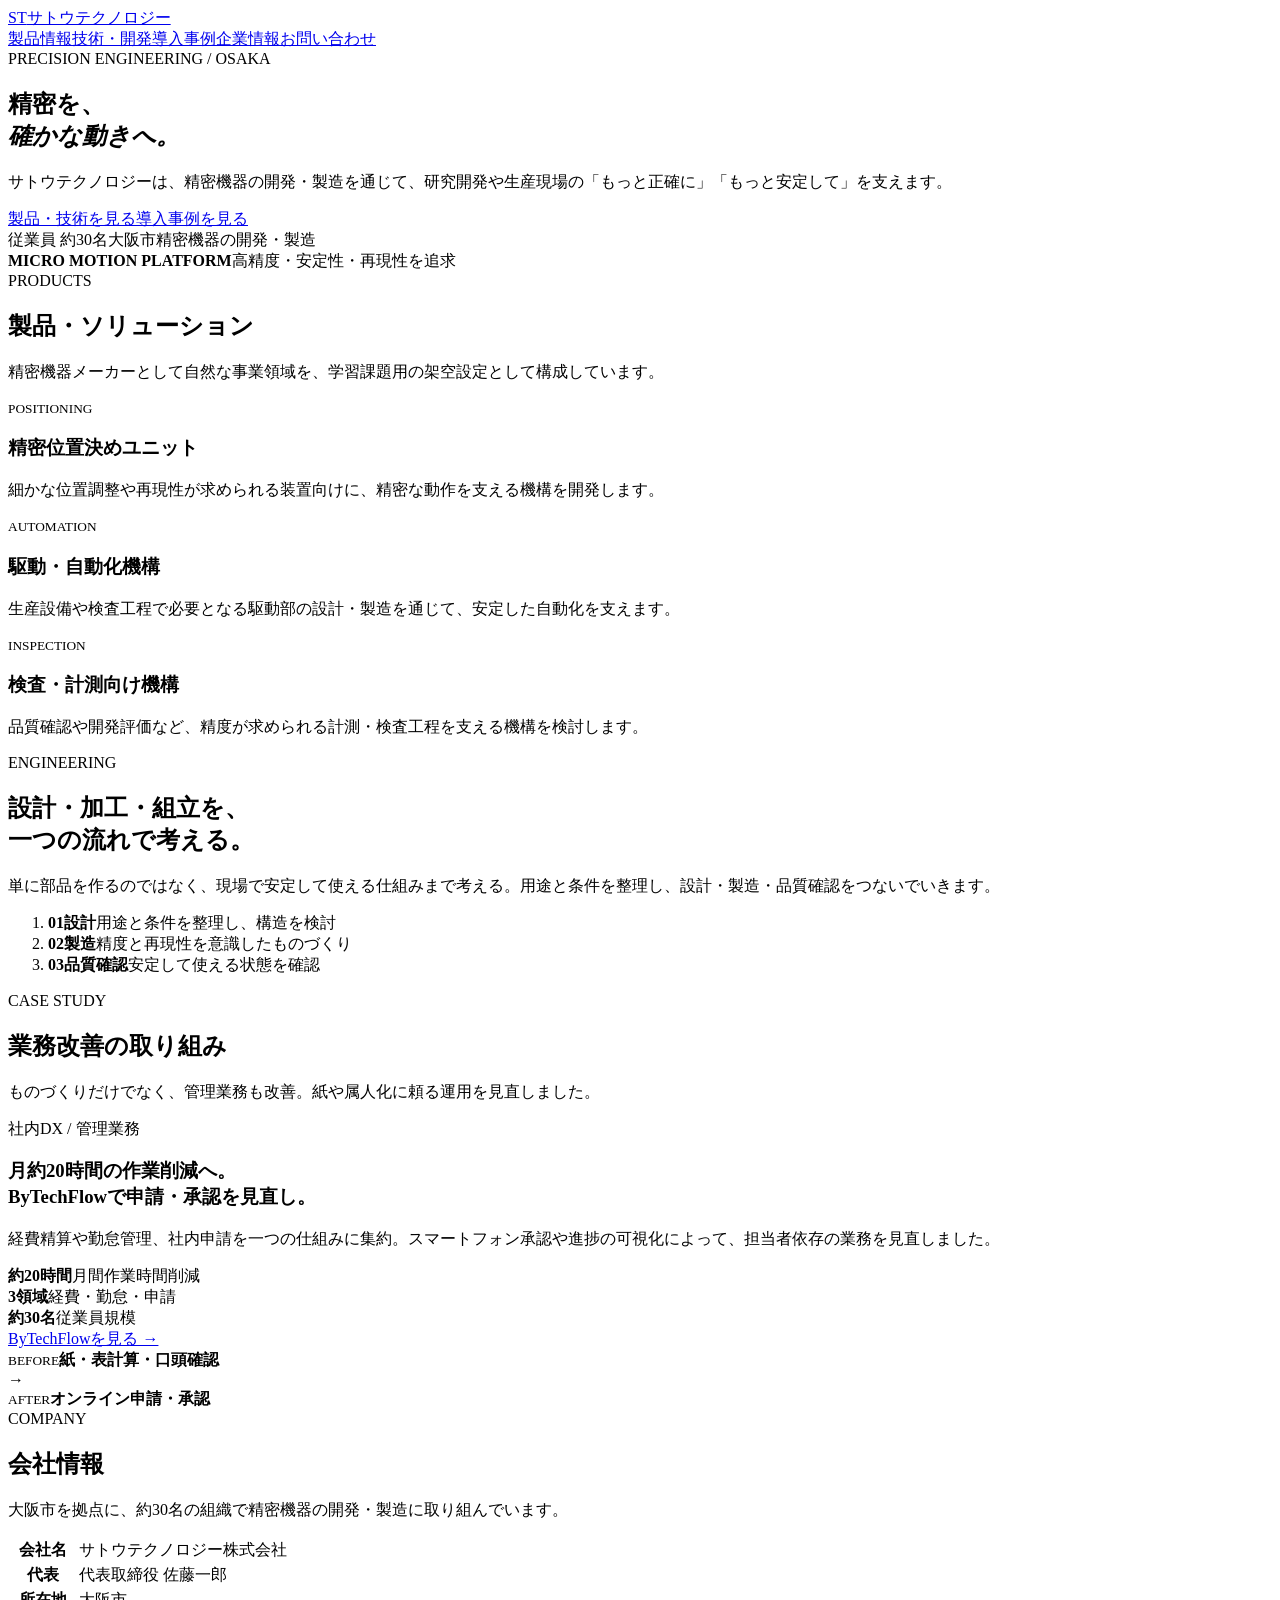
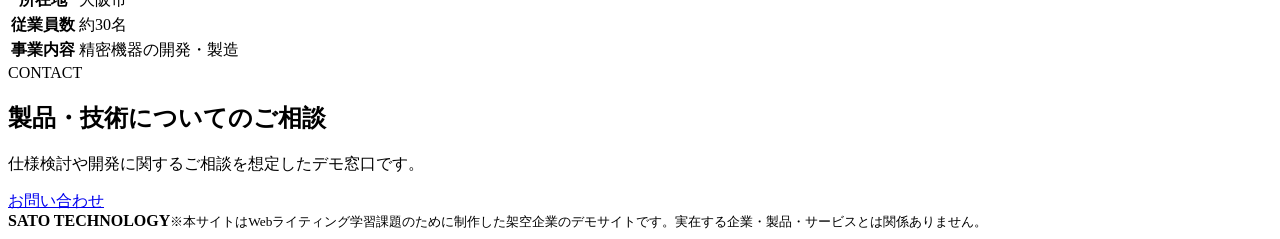
==== sato-technology-demo/index.html @ 49f47207 "Add Sato Technology demo homepage" ====
<!doctype html><html lang="ja"><head><meta charset="utf-8"><meta name="viewport" content="width=device-width,initial-scale=1"><meta name="robots" content="noindex,nofollow"><meta name="description" content="学習課題用に制作した架空企業・サトウテクノロジー株式会社のデモサイトです。"><title>サトウテクノロジー株式会社｜精密機器・自動化技術</title><link rel="stylesheet" href="styles.css"></head><body class="st-page">
<header class="site-header"><div class="container header-inner"><a class="brand st-brand" href="index.html"><span class="brand-mark">ST</span><span>サトウテクノロジー</span></a><nav class="nav"><a href="#products">製品情報</a><a href="#technology">技術・開発</a><a href="#case">導入事例</a><a href="#company">企業情報</a><a class="nav-contact" href="#contact">お問い合わせ</a></nav></div></header>
<main>
<section class="hero st-hero"><div class="container hero-grid"><div><span class="eyebrow">PRECISION ENGINEERING / OSAKA</span><h1>精密を、<br><em>確かな動きへ。</em></h1><p>サトウテクノロジーは、精密機器の開発・製造を通じて、研究開発や生産現場の「もっと正確に」「もっと安定して」を支えます。</p><div class="cta-row"><a class="btn primary" href="#products">製品・技術を見る</a><a class="btn secondary" href="#case">導入事例を見る</a></div><div class="meta"><span>従業員 約30名</span><span>大阪市</span><span>精密機器の開発・製造</span></div></div><div class="visual precision-visual"><div class="machine"><i></i><i></i><i></i><i></i></div><div class="caption"><b>MICRO MOTION PLATFORM</b><span>高精度・安定性・再現性を追求</span></div></div></div></section>
<section id="products" class="section"><div class="container"><div class="section-head"><div><span>PRODUCTS</span><h2>製品・ソリューション</h2></div><p>精密機器メーカーとして自然な事業領域を、学習課題用の架空設定として構成しています。</p></div><div class="cards"><article><div class="card-art stage-art"></div><small>POSITIONING</small><h3>精密位置決めユニット</h3><p>細かな位置調整や再現性が求められる装置向けに、精密な動作を支える機構を開発します。</p></article><article><div class="card-art auto-art"></div><small>AUTOMATION</small><h3>駆動・自動化機構</h3><p>生産設備や検査工程で必要となる駆動部の設計・製造を通じて、安定した自動化を支えます。</p></article><article><div class="card-art inspect-art"></div><small>INSPECTION</small><h3>検査・計測向け機構</h3><p>品質確認や開発評価など、精度が求められる計測・検査工程を支える機構を検討します。</p></article></div></div></section>
<section id="technology" class="section soft"><div class="container split"><div class="lab-visual"><div class="lab-screen"></div><div class="lab-stage"></div></div><div><span class="eyebrow">ENGINEERING</span><h2>設計・加工・組立を、<br>一つの流れで考える。</h2><p>単に部品を作るのではなく、現場で安定して使える仕組みまで考える。用途と条件を整理し、設計・製造・品質確認をつないでいきます。</p><ol class="steps"><li><b>01</b><span><strong>設計</strong>用途と条件を整理し、構造を検討</span></li><li><b>02</b><span><strong>製造</strong>精度と再現性を意識したものづくり</span></li><li><b>03</b><span><strong>品質確認</strong>安定して使える状態を確認</span></li></ol></div></div></section>
<section id="case" class="case-section"><div class="container"><div class="section-head light"><div><span>CASE STUDY</span><h2>業務改善の取り組み</h2></div><p>ものづくりだけでなく、管理業務も改善。紙や属人化に頼る運用を見直しました。</p></div><div class="case-grid"><div><span class="pill">社内DX / 管理業務</span><h3>月約20時間の作業削減へ。<br>ByTechFlowで申請・承認を見直し。</h3><p>経費精算や勤怠管理、社内申請を一つの仕組みに集約。スマートフォン承認や進捗の可視化によって、担当者依存の業務を見直しました。</p><div class="stats"><div><b>約20時間</b><span>月間作業時間削減</span></div><div><b>3領域</b><span>経費・勤怠・申請</span></div><div><b>約30名</b><span>従業員規模</span></div></div><a class="btn white" href="bytechflow.html">ByTechFlowを見る →</a></div><div class="workflow-card"><div><small>BEFORE</small><b>紙・表計算・口頭確認</b></div><span>→</span><div><small>AFTER</small><b>オンライン申請・承認</b></div></div></div></div></section>
<section id="company" class="section"><div class="container split company"><div><span class="eyebrow">COMPANY</span><h2>会社情報</h2><p>大阪市を拠点に、約30名の組織で精密機器の開発・製造に取り組んでいます。</p></div><table><tr><th>会社名</th><td>サトウテクノロジー株式会社</td></tr><tr><th>代表</th><td>代表取締役 佐藤一郎</td></tr><tr><th>所在地</th><td>大阪市</td></tr><tr><th>従業員数</th><td>約30名</td></tr><tr><th>事業内容</th><td>精密機器の開発・製造</td></tr></table></div></section>
<section id="contact" class="contact"><div class="container contact-box"><div><span>CONTACT</span><h2>製品・技術についてのご相談</h2><p>仕様検討や開発に関するご相談を想定したデモ窓口です。</p></div><a class="btn white" href="mailto:contact@sato-technology.example">お問い合わせ</a></div></section>
</main><footer><div class="container footer-inner"><b>SATO TECHNOLOGY</b><small>※本サイトはWebライティング学習課題のために制作した架空企業のデモサイトです。実在する企業・製品・サービスとは関係ありません。</small></div></footer></body></html>
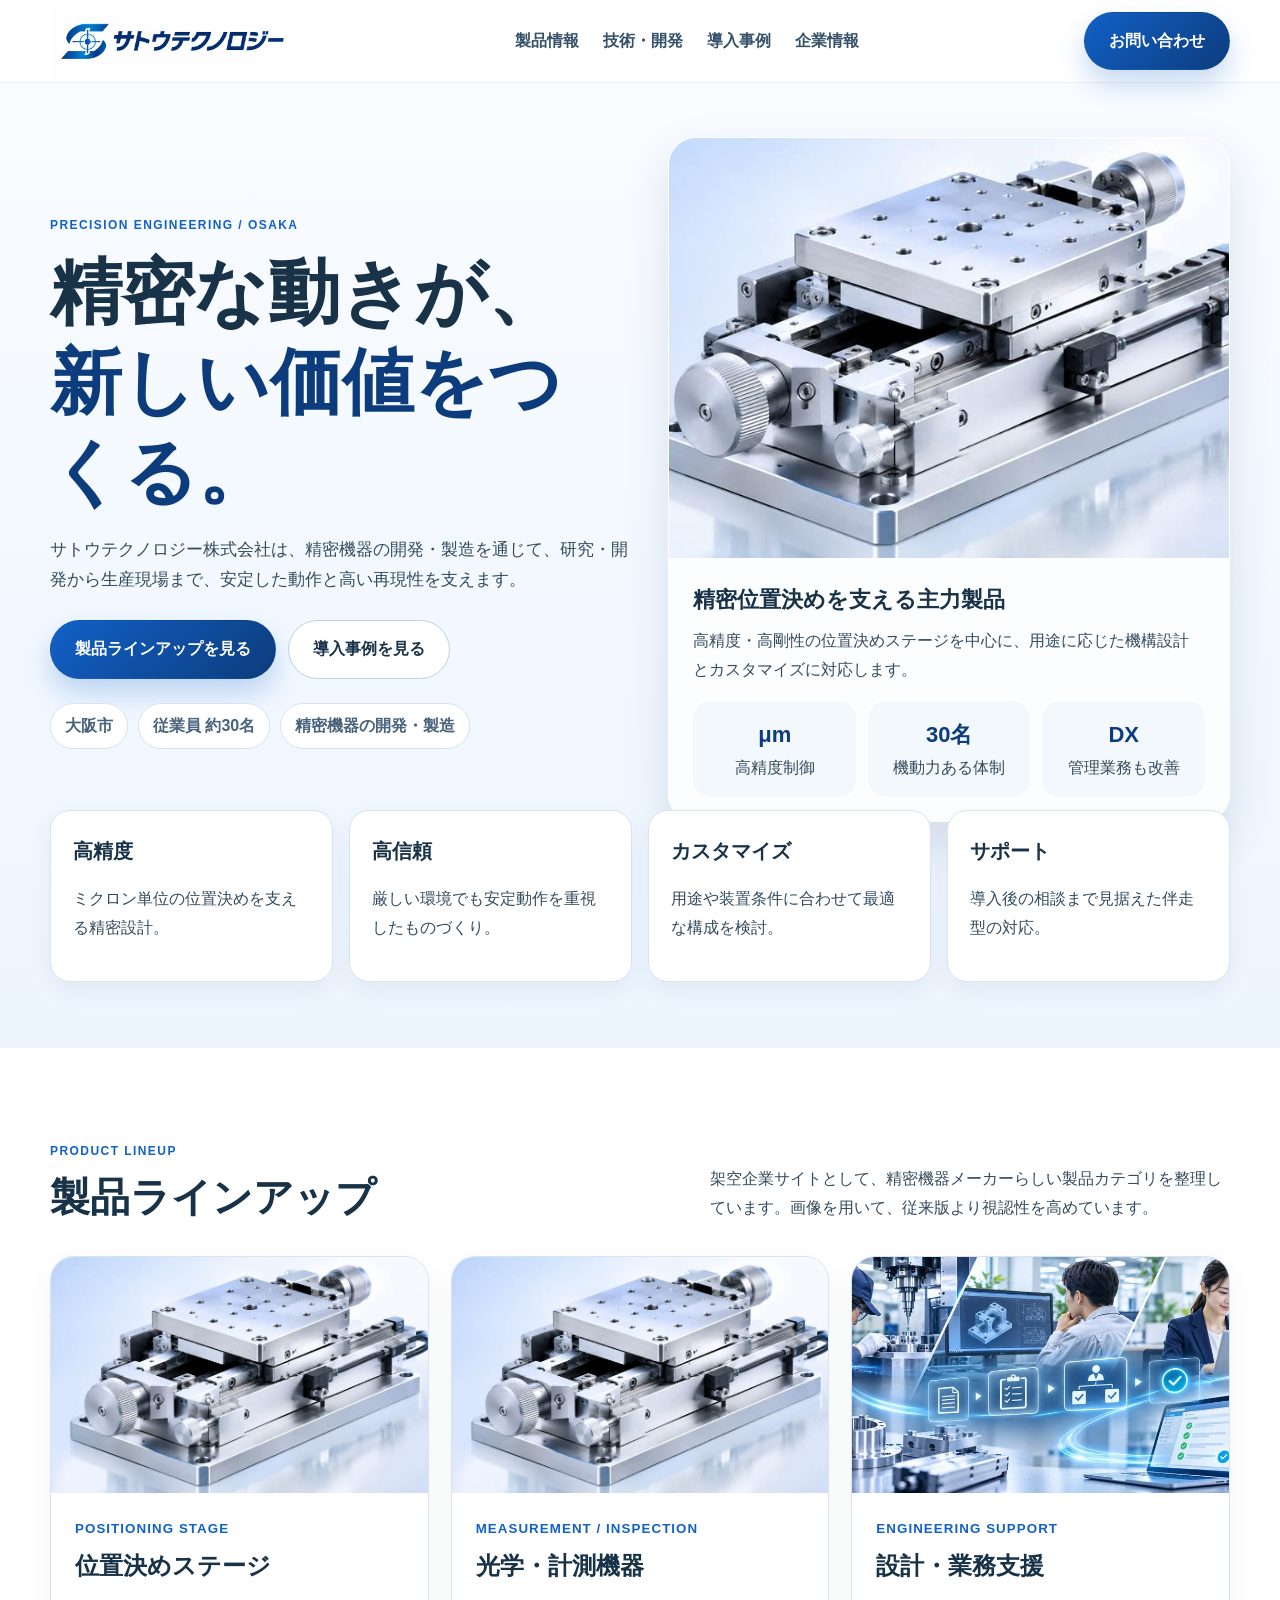
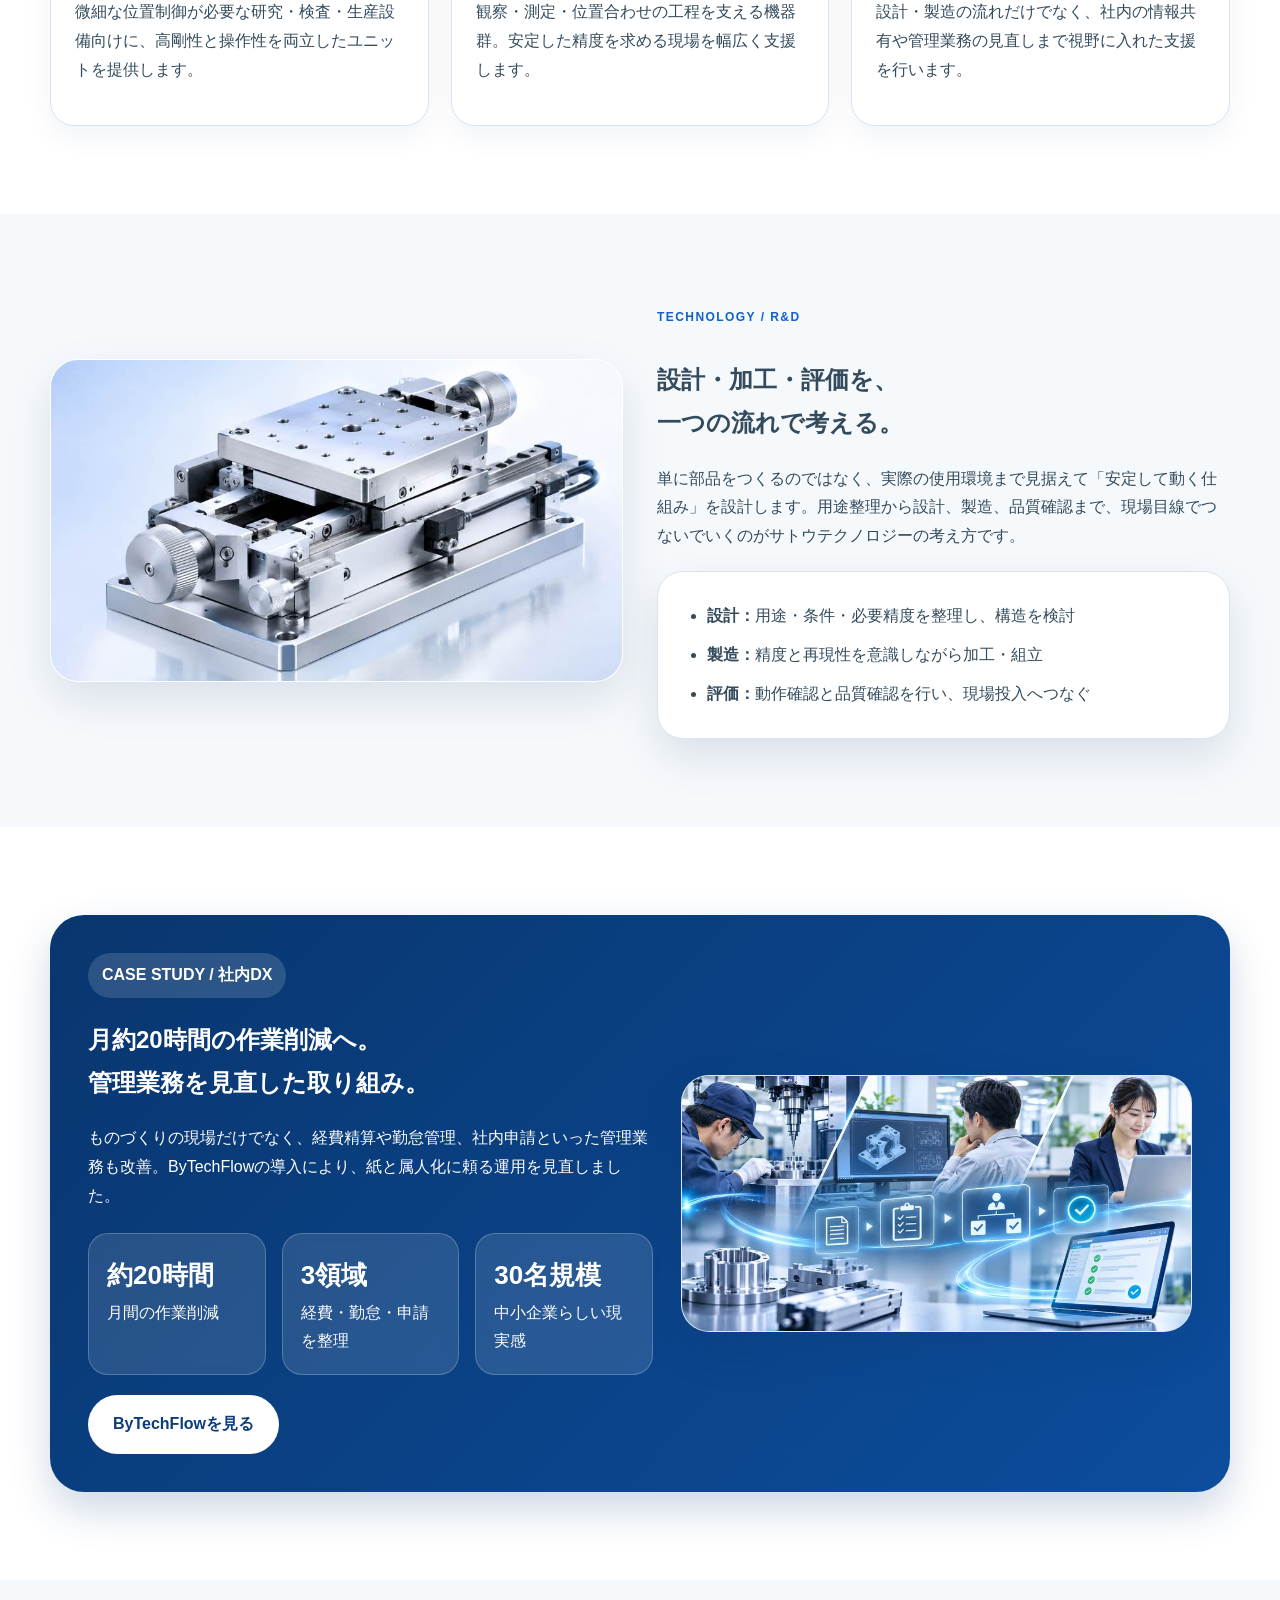
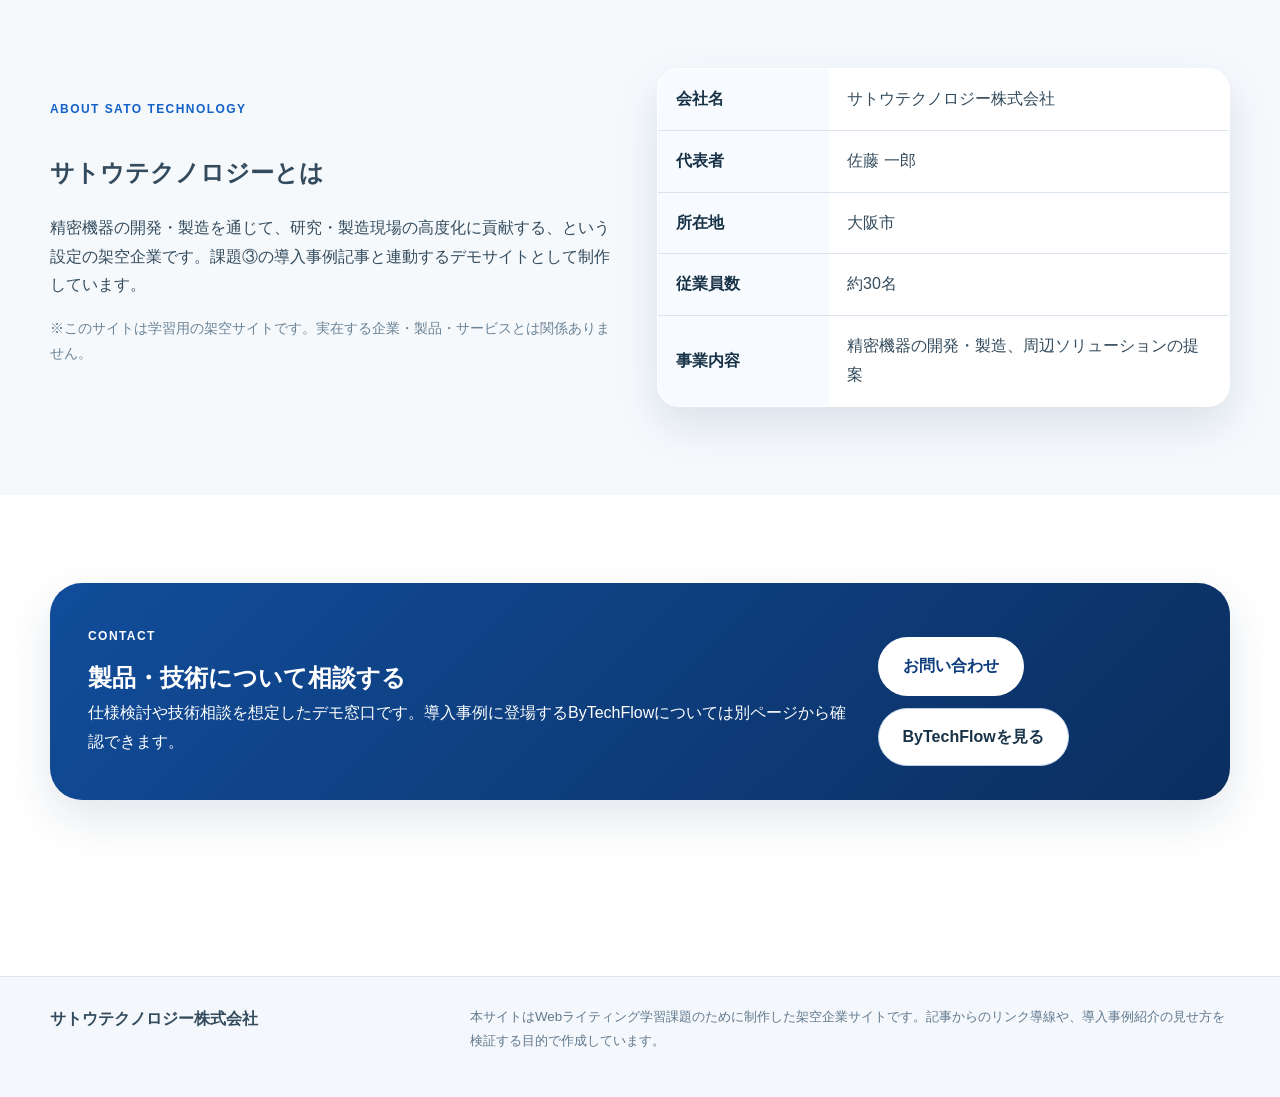
==== commit c665b97c: "Upgrade demo site to deluxe image-rich design" ====
--- a/sato-technology-demo/index.html
+++ b/sato-technology-demo/index.html
@@ -1,10 +1,186 @@
-<!doctype html><html lang="ja"><head><meta charset="utf-8"><meta name="viewport" content="width=device-width,initial-scale=1"><meta name="robots" content="noindex,nofollow"><meta name="description" content="学習課題用に制作した架空企業・サトウテクノロジー株式会社のデモサイトです。"><title>サトウテクノロジー株式会社｜精密機器・自動化技術</title><link rel="stylesheet" href="styles.css"></head><body class="st-page">
-<header class="site-header"><div class="container header-inner"><a class="brand st-brand" href="index.html"><span class="brand-mark">ST</span><span>サトウテクノロジー</span></a><nav class="nav"><a href="#products">製品情報</a><a href="#technology">技術・開発</a><a href="#case">導入事例</a><a href="#company">企業情報</a><a class="nav-contact" href="#contact">お問い合わせ</a></nav></div></header>
-<main>
-<section class="hero st-hero"><div class="container hero-grid"><div><span class="eyebrow">PRECISION ENGINEERING / OSAKA</span><h1>精密を、<br><em>確かな動きへ。</em></h1><p>サトウテクノロジーは、精密機器の開発・製造を通じて、研究開発や生産現場の「もっと正確に」「もっと安定して」を支えます。</p><div class="cta-row"><a class="btn primary" href="#products">製品・技術を見る</a><a class="btn secondary" href="#case">導入事例を見る</a></div><div class="meta"><span>従業員 約30名</span><span>大阪市</span><span>精密機器の開発・製造</span></div></div><div class="visual precision-visual"><div class="machine"><i></i><i></i><i></i><i></i></div><div class="caption"><b>MICRO MOTION PLATFORM</b><span>高精度・安定性・再現性を追求</span></div></div></div></section>
-<section id="products" class="section"><div class="container"><div class="section-head"><div><span>PRODUCTS</span><h2>製品・ソリューション</h2></div><p>精密機器メーカーとして自然な事業領域を、学習課題用の架空設定として構成しています。</p></div><div class="cards"><article><div class="card-art stage-art"></div><small>POSITIONING</small><h3>精密位置決めユニット</h3><p>細かな位置調整や再現性が求められる装置向けに、精密な動作を支える機構を開発します。</p></article><article><div class="card-art auto-art"></div><small>AUTOMATION</small><h3>駆動・自動化機構</h3><p>生産設備や検査工程で必要となる駆動部の設計・製造を通じて、安定した自動化を支えます。</p></article><article><div class="card-art inspect-art"></div><small>INSPECTION</small><h3>検査・計測向け機構</h3><p>品質確認や開発評価など、精度が求められる計測・検査工程を支える機構を検討します。</p></article></div></div></section>
-<section id="technology" class="section soft"><div class="container split"><div class="lab-visual"><div class="lab-screen"></div><div class="lab-stage"></div></div><div><span class="eyebrow">ENGINEERING</span><h2>設計・加工・組立を、<br>一つの流れで考える。</h2><p>単に部品を作るのではなく、現場で安定して使える仕組みまで考える。用途と条件を整理し、設計・製造・品質確認をつないでいきます。</p><ol class="steps"><li><b>01</b><span><strong>設計</strong>用途と条件を整理し、構造を検討</span></li><li><b>02</b><span><strong>製造</strong>精度と再現性を意識したものづくり</span></li><li><b>03</b><span><strong>品質確認</strong>安定して使える状態を確認</span></li></ol></div></div></section>
-<section id="case" class="case-section"><div class="container"><div class="section-head light"><div><span>CASE STUDY</span><h2>業務改善の取り組み</h2></div><p>ものづくりだけでなく、管理業務も改善。紙や属人化に頼る運用を見直しました。</p></div><div class="case-grid"><div><span class="pill">社内DX / 管理業務</span><h3>月約20時間の作業削減へ。<br>ByTechFlowで申請・承認を見直し。</h3><p>経費精算や勤怠管理、社内申請を一つの仕組みに集約。スマートフォン承認や進捗の可視化によって、担当者依存の業務を見直しました。</p><div class="stats"><div><b>約20時間</b><span>月間作業時間削減</span></div><div><b>3領域</b><span>経費・勤怠・申請</span></div><div><b>約30名</b><span>従業員規模</span></div></div><a class="btn white" href="bytechflow.html">ByTechFlowを見る →</a></div><div class="workflow-card"><div><small>BEFORE</small><b>紙・表計算・口頭確認</b></div><span>→</span><div><small>AFTER</small><b>オンライン申請・承認</b></div></div></div></div></section>
-<section id="company" class="section"><div class="container split company"><div><span class="eyebrow">COMPANY</span><h2>会社情報</h2><p>大阪市を拠点に、約30名の組織で精密機器の開発・製造に取り組んでいます。</p></div><table><tr><th>会社名</th><td>サトウテクノロジー株式会社</td></tr><tr><th>代表</th><td>代表取締役 佐藤一郎</td></tr><tr><th>所在地</th><td>大阪市</td></tr><tr><th>従業員数</th><td>約30名</td></tr><tr><th>事業内容</th><td>精密機器の開発・製造</td></tr></table></div></section>
-<section id="contact" class="contact"><div class="container contact-box"><div><span>CONTACT</span><h2>製品・技術についてのご相談</h2><p>仕様検討や開発に関するご相談を想定したデモ窓口です。</p></div><a class="btn white" href="mailto:contact@sato-technology.example">お問い合わせ</a></div></section>
-</main><footer><div class="container footer-inner"><b>SATO TECHNOLOGY</b><small>※本サイトはWebライティング学習課題のために制作した架空企業のデモサイトです。実在する企業・製品・サービスとは関係ありません。</small></div></footer></body></html>+<!doctype html>
+<html lang="ja">
+<head>
+  <meta charset="utf-8">
+  <meta name="viewport" content="width=device-width, initial-scale=1">
+  <meta name="robots" content="noindex,nofollow">
+  <meta name="description" content="学習課題用に制作した架空企業・サトウテクノロジー株式会社の豪華版デモサイトです。">
+  <title>サトウテクノロジー株式会社｜精密技術で、ものづくりの可能性をひろげる</title>
+  <link rel="stylesheet" href="styles.css">
+</head>
+<body>
+  <header class="site-header">
+    <div class="container header-inner">
+      <a class="brand" href="index.html"><img src="assets/logo.jpg" alt="サトウテクノロジー株式会社 ロゴ"></a>
+      <nav class="nav">
+        <a href="#products">製品情報</a>
+        <a href="#technology">技術・開発</a>
+        <a href="#case-study">導入事例</a>
+        <a href="#company">企業情報</a>
+      </nav>
+      <a class="btn primary" href="#contact">お問い合わせ</a>
+    </div>
+  </header>
+
+  <main>
+    <section class="hero">
+      <div class="container hero-grid">
+        <div class="hero-copy">
+          <span class="eyebrow">PRECISION ENGINEERING / OSAKA</span>
+          <h1>精密な動きが、<br><em>新しい価値をつくる。</em></h1>
+          <p>サトウテクノロジー株式会社は、精密機器の開発・製造を通じて、研究・開発から生産現場まで、安定した動作と高い再現性を支えます。</p>
+          <div class="link-row">
+            <a class="btn primary" href="#products">製品ラインアップを見る</a>
+            <a class="btn secondary" href="#case-study">導入事例を見る</a>
+          </div>
+          <div class="meta-row">
+            <span>大阪市</span>
+            <span>従業員 約30名</span>
+            <span>精密機器の開発・製造</span>
+          </div>
+        </div>
+        <div class="hero-card">
+          <img src="assets/product-stage.jpg" alt="サトウテクノロジーの精密位置決めステージ">
+          <div class="card-body">
+            <strong style="color:#183247;font-size:22px;display:block">精密位置決めを支える主力製品</strong>
+            <p style="margin:8px 0 0">高精度・高剛性の位置決めステージを中心に、用途に応じた機構設計とカスタマイズに対応します。</p>
+            <div class="mini-grid">
+              <div class="mini-stat"><b>μm</b><span>高精度制御</span></div>
+              <div class="mini-stat"><b>30名</b><span>機動力ある体制</span></div>
+              <div class="mini-stat"><b>DX</b><span>管理業務も改善</span></div>
+            </div>
+          </div>
+        </div>
+      </div>
+      <div class="container feature-strip">
+        <div class="item"><h3>高精度</h3><p>ミクロン単位の位置決めを支える精密設計。</p></div>
+        <div class="item"><h3>高信頼</h3><p>厳しい環境でも安定動作を重視したものづくり。</p></div>
+        <div class="item"><h3>カスタマイズ</h3><p>用途や装置条件に合わせて最適な構成を検討。</p></div>
+        <div class="item"><h3>サポート</h3><p>導入後の相談まで見据えた伴走型の対応。</p></div>
+      </div>
+    </section>
+
+    <section id="products" class="section">
+      <div class="container">
+        <div class="section-head">
+          <div>
+            <span>PRODUCT LINEUP</span>
+            <h2>製品ラインアップ</h2>
+          </div>
+          <p>架空企業サイトとして、精密機器メーカーらしい製品カテゴリを整理しています。画像を用いて、従来版より視認性を高めています。</p>
+        </div>
+        <div class="grid-3">
+          <article class="card">
+            <img src="assets/product-stage.jpg" alt="位置決めステージの製品イメージ">
+            <div class="card-body">
+              <small>POSITIONING STAGE</small>
+              <h3>位置決めステージ</h3>
+              <p>微細な位置制御が必要な研究・検査・生産設備向けに、高剛性と操作性を両立したユニットを提供します。</p>
+            </div>
+          </article>
+          <article class="card">
+            <img src="assets/product-stage.jpg" alt="開発設備のイメージ">
+            <div class="card-body">
+              <small>MEASUREMENT / INSPECTION</small>
+              <h3>光学・計測機器</h3>
+              <p>観察・測定・位置合わせの工程を支える機器群。安定した精度を求める現場を幅広く支援します。</p>
+            </div>
+          </article>
+          <article class="card">
+            <img src="assets/dx-case.jpg" alt="製造と管理業務の連携イメージ">
+            <div class="card-body">
+              <small>ENGINEERING SUPPORT</small>
+              <h3>設計・業務支援</h3>
+              <p>設計・製造の流れだけでなく、社内の情報共有や管理業務の見直しまで視野に入れた支援を行います。</p>
+            </div>
+          </article>
+        </div>
+      </div>
+    </section>
+
+    <section id="technology" class="section soft">
+      <div class="container split">
+        <div>
+          <img class="glass-card" src="assets/product-stage.jpg" alt="研究開発現場で作業するエンジニア">
+        </div>
+        <div>
+          <span class="eyebrow">TECHNOLOGY / R&amp;D</span>
+          <h2>設計・加工・評価を、<br>一つの流れで考える。</h2>
+          <p>単に部品をつくるのではなく、実際の使用環境まで見据えて「安定して動く仕組み」を設計します。用途整理から設計、製造、品質確認まで、現場目線でつないでいくのがサトウテクノロジーの考え方です。</p>
+          <div class="panel" style="margin-top:20px">
+            <ul>
+              <li><strong>設計：</strong>用途・条件・必要精度を整理し、構造を検討</li>
+              <li><strong>製造：</strong>精度と再現性を意識しながら加工・組立</li>
+              <li><strong>評価：</strong>動作確認と品質確認を行い、現場投入へつなぐ</li>
+            </ul>
+          </div>
+        </div>
+      </div>
+    </section>
+
+    <section id="case-study" class="section">
+      <div class="container case-wrap">
+        <div class="case-grid">
+          <div>
+            <span class="badge">CASE STUDY / 社内DX</span>
+            <h2>月約20時間の作業削減へ。<br>管理業務を見直した取り組み。</h2>
+            <p>ものづくりの現場だけでなく、経費精算や勤怠管理、社内申請といった管理業務も改善。ByTechFlowの導入により、紙と属人化に頼る運用を見直しました。</p>
+            <div class="stat-grid">
+              <div class="stat-box"><b>約20時間</b><span>月間の作業削減</span></div>
+              <div class="stat-box"><b>3領域</b><span>経費・勤怠・申請を整理</span></div>
+              <div class="stat-box"><b>30名規模</b><span>中小企業らしい現実感</span></div>
+            </div>
+            <div class="link-row">
+              <a class="btn white" href="bytechflow.html">ByTechFlowを見る</a>
+            </div>
+          </div>
+          <div>
+            <img class="glass-card" src="assets/dx-case.jpg" alt="製造現場とByTechFlowの業務改善イメージ">
+          </div>
+        </div>
+      </div>
+    </section>
+
+    <section id="company" class="section soft">
+      <div class="container split">
+        <div>
+          <span class="eyebrow">ABOUT SATO TECHNOLOGY</span>
+          <h2>サトウテクノロジーとは</h2>
+          <p>精密機器の開発・製造を通じて、研究・製造現場の高度化に貢献する、という設定の架空企業です。課題③の導入事例記事と連動するデモサイトとして制作しています。</p>
+          <p class="note">※このサイトは学習用の架空サイトです。実在する企業・製品・サービスとは関係ありません。</p>
+        </div>
+        <div>
+          <table class="info-table">
+            <tr><th>会社名</th><td>サトウテクノロジー株式会社</td></tr>
+            <tr><th>代表者</th><td>佐藤 一郎</td></tr>
+            <tr><th>所在地</th><td>大阪市</td></tr>
+            <tr><th>従業員数</th><td>約30名</td></tr>
+            <tr><th>事業内容</th><td>精密機器の開発・製造、周辺ソリューションの提案</td></tr>
+          </table>
+        </div>
+      </div>
+    </section>
+
+    <section id="contact" class="section">
+      <div class="container contact-box">
+        <div>
+          <span>CONTACT</span>
+          <h2>製品・技術について相談する</h2>
+          <p>仕様検討や技術相談を想定したデモ窓口です。導入事例に登場するByTechFlowについては別ページから確認できます。</p>
+        </div>
+        <div class="link-row">
+          <a class="btn white" href="mailto:contact@sato-technology.example">お問い合わせ</a>
+          <a class="btn secondary" href="bytechflow.html">ByTechFlowを見る</a>
+        </div>
+      </div>
+    </section>
+  </main>
+
+  <footer class="footer">
+    <div class="container inner">
+      <strong>サトウテクノロジー株式会社</strong>
+      <small>本サイトはWebライティング学習課題のために制作した架空企業サイトです。記事からのリンク導線や、導入事例紹介の見せ方を検証する目的で作成しています。</small>
+    </div>
+  </footer>
+</body>
+</html>
--- a/sato-technology-demo/styles.css
+++ b/sato-technology-demo/styles.css
@@ -0,0 +1,113 @@
+:root{
+  --navy:#0d3c7c;
+  --blue:#1161c8;
+  --light-blue:#eaf3ff;
+  --ink:#183247;
+  --text:#334b5d;
+  --line:#d9e4ef;
+  --bg:#f6f9fc;
+  --white:#ffffff;
+  --shadow:0 18px 45px rgba(18,52,92,.12);
+  --radius:22px;
+}
+*{box-sizing:border-box}
+html{scroll-behavior:smooth}
+body{margin:0;font-family:-apple-system,BlinkMacSystemFont,"Segoe UI","Hiragino Sans","Hiragino Kaku Gothic ProN","Yu Gothic",Meiryo,sans-serif;color:var(--text);background:var(--white);line-height:1.8}
+a{text-decoration:none;color:inherit}
+img{max-width:100%;display:block}
+.container{width:min(1180px,calc(100% - 40px));margin-inline:auto}
+.section{padding:88px 0}
+.section.soft{background:var(--bg)}
+.section-head{display:flex;justify-content:space-between;gap:28px;align-items:end;margin-bottom:34px}
+.section-head span,.eyebrow{display:inline-block;font-size:12px;font-weight:700;letter-spacing:.12em;color:var(--blue);margin-bottom:10px}
+.section-head h2,.hero-copy h1,.page-hero h1{margin:0;color:var(--ink);line-height:1.25}
+.section-head h2{font-size:clamp(28px,4vw,40px)}
+.section-head p{max-width:520px;margin:0}
+.site-header{position:sticky;top:0;z-index:30;background:rgba(255,255,255,.92);backdrop-filter:blur(12px);border-bottom:1px solid rgba(13,60,124,.08)}
+.header-inner{display:flex;align-items:center;justify-content:space-between;gap:26px;min-height:82px}
+.brand{display:flex;align-items:center;gap:14px;font-weight:800;color:var(--ink)}
+.brand img{width:240px;max-width:44vw;height:auto}
+.nav{display:flex;align-items:center;gap:24px;font-weight:700;color:#355169}
+.nav a{position:relative;padding:8px 0}
+.nav a:after{content:"";position:absolute;left:0;bottom:0;width:0;height:2px;background:var(--blue);transition:.2s}
+.nav a:hover:after{width:100%}
+.btn{display:inline-flex;align-items:center;justify-content:center;gap:10px;border-radius:999px;padding:14px 24px;font-weight:800;transition:.2s;border:1px solid transparent}
+.btn.primary{background:linear-gradient(135deg,var(--blue),var(--navy));color:#fff;box-shadow:0 14px 28px rgba(17,97,200,.24)}
+.btn.secondary{background:#fff;border-color:#bcd1e5;color:var(--ink)}
+.btn.white{background:#fff;color:var(--navy)}
+.btn:hover{transform:translateY(-1px)}
+.hero{padding:54px 0 66px;background:linear-gradient(180deg,#f9fcff 0%,#edf5ff 100%)}
+.hero-grid{display:grid;grid-template-columns:1.02fr .98fr;gap:34px;align-items:center}
+.hero-copy h1{font-size:clamp(40px,6vw,72px);margin-bottom:18px}
+.hero-copy h1 em,.page-hero h1 em{font-style:normal;color:var(--navy)}
+.hero-copy p,.page-hero p{font-size:17px;max-width:640px;margin:0 0 24px}
+.meta-row{display:flex;flex-wrap:wrap;gap:10px;margin-top:24px}
+.meta-row span{display:inline-flex;padding:8px 14px;border-radius:999px;background:#fff;border:1px solid #d7e3ef;font-weight:700;color:#48637b}
+.hero-card,.glass-card{background:rgba(255,255,255,.72);border:1px solid rgba(255,255,255,.55);border-radius:28px;box-shadow:var(--shadow);overflow:hidden}
+.hero-card img{aspect-ratio:4/3;object-fit:cover;width:100%}
+.hero-card .card-body{padding:22px 24px 24px}
+.hero-card .mini-grid{display:grid;grid-template-columns:repeat(3,1fr);gap:12px;margin-top:16px}
+.mini-stat{padding:14px;border-radius:18px;background:#f3f8fd;text-align:center}
+.mini-stat b{display:block;font-size:22px;color:var(--navy)}
+.feature-strip{display:grid;grid-template-columns:repeat(4,1fr);gap:16px;margin-top:-12px;position:relative;z-index:5}
+.feature-strip .item{background:#fff;border:1px solid var(--line);border-radius:20px;padding:22px;box-shadow:0 10px 24px rgba(11,44,84,.06)}
+.feature-strip h3{margin:0 0 8px;color:var(--ink);font-size:20px}
+.grid-3{display:grid;grid-template-columns:repeat(3,1fr);gap:22px}
+.card{background:#fff;border:1px solid var(--line);border-radius:24px;overflow:hidden;box-shadow:0 10px 28px rgba(12,47,86,.06)}
+.card img{width:100%;aspect-ratio:16/10;object-fit:cover}
+.card-body{padding:24px}
+.card small{display:block;color:var(--blue);font-weight:800;letter-spacing:.08em;margin-bottom:8px}
+.card h3{margin:0 0 10px;color:var(--ink);font-size:24px;line-height:1.4}
+.split{display:grid;grid-template-columns:1fr 1fr;gap:34px;align-items:center}
+.panel{background:#fff;border:1px solid var(--line);border-radius:26px;box-shadow:var(--shadow);padding:30px}
+.panel ul{padding-left:1.2em;margin:0}
+.panel li+li{margin-top:10px}
+.case-wrap{background:linear-gradient(135deg,#09366e,#0c4d9d);color:#fff;border-radius:34px;padding:38px;box-shadow:0 18px 40px rgba(10,62,123,.2)}
+.case-wrap h2,.case-wrap h3,.case-wrap p{color:#fff}
+.case-grid{display:grid;grid-template-columns:1.05fr .95fr;gap:28px;align-items:center}
+.stat-grid{display:grid;grid-template-columns:repeat(3,1fr);gap:16px;margin-top:22px}
+.stat-box{background:rgba(255,255,255,.12);backdrop-filter:blur(6px);border:1px solid rgba(255,255,255,.22);border-radius:20px;padding:18px}
+.stat-box b{display:block;font-size:26px}
+.info-table{width:100%;border-collapse:collapse;background:#fff;border-radius:22px;overflow:hidden;box-shadow:var(--shadow);border:1px solid var(--line)}
+.info-table th,.info-table td{padding:16px 18px;border-bottom:1px solid var(--line);text-align:left}
+.info-table th{width:30%;background:#f7fbff;color:var(--ink)}
+.info-table tr:last-child th,.info-table tr:last-child td{border-bottom:none}
+.contact-box{background:linear-gradient(135deg,#114d9b,#0b2e5f);color:#fff;border-radius:32px;padding:34px 38px;display:flex;align-items:center;justify-content:space-between;gap:20px;box-shadow:var(--shadow)}
+.contact-box h2,.contact-box p,.contact-box span{color:#fff;margin:0}
+.contact-box span{display:block;font-size:12px;font-weight:800;letter-spacing:.12em;margin-bottom:8px}
+.footer{padding:28px 0 44px;background:#f4f8fc;border-top:1px solid var(--line);margin-top:88px}
+.footer .inner{display:flex;justify-content:space-between;gap:20px;align-items:flex-start}
+.footer small{max-width:760px;color:#60788d}
+.page-hero{padding:54px 0;background:linear-gradient(180deg,#f8fbff 0,#edf5ff 100%)}
+.hero-app{padding:24px;border-radius:28px;background:#fff;box-shadow:var(--shadow);border:1px solid var(--line)}
+.app-shot{overflow:hidden;border-radius:20px;border:1px solid #dbe7f2}
+.app-shot img{width:100%;aspect-ratio:4/3;object-fit:cover}
+.feature-grid{display:grid;grid-template-columns:repeat(3,1fr);gap:18px}
+.feature-grid .item{background:#fff;border:1px solid var(--line);border-radius:20px;padding:24px;box-shadow:0 8px 20px rgba(10,40,80,.05)}
+.feature-grid h3{margin:0 0 8px;color:var(--ink)}
+.flow-grid{display:grid;grid-template-columns:repeat(3,1fr);gap:20px;align-items:stretch}
+.flow-step{background:#fff;border:1px solid var(--line);border-radius:22px;padding:24px;position:relative}
+.flow-step .num{display:inline-flex;width:44px;height:44px;align-items:center;justify-content:center;border-radius:50%;background:var(--light-blue);color:var(--navy);font-weight:800;margin-bottom:14px}
+.faq-list{display:grid;gap:16px}
+.faq-item{background:#fff;border:1px solid var(--line);border-radius:18px;padding:22px}
+.faq-item h4{margin:0 0 8px;color:var(--ink);font-size:20px}
+.link-row{display:flex;gap:12px;flex-wrap:wrap;margin-top:20px}
+.badge{display:inline-flex;padding:8px 14px;border-radius:999px;background:rgba(255,255,255,.14);font-weight:700}
+.note{font-size:14px;color:#6a8396}
+@media (max-width: 980px){
+  .nav{display:none}
+  .hero-grid,.split,.case-grid,.section-head,.feature-strip,.grid-3,.feature-grid,.flow-grid{grid-template-columns:1fr}
+  .section-head{align-items:flex-start}
+  .feature-strip{margin-top:28px}
+  .contact-box,.footer .inner{flex-direction:column;align-items:flex-start}
+  .brand img{width:200px}
+}
+@media (max-width: 640px){
+  .container{width:min(100% - 28px,1180px)}
+  .section{padding:68px 0}
+  .hero,.page-hero{padding:36px 0 48px}
+  .hero-copy h1,.page-hero h1{font-size:40px}
+  .section-head h2{font-size:30px}
+  .hero-card .mini-grid,.stat-grid{grid-template-columns:1fr}
+  .contact-box{padding:28px}
+}
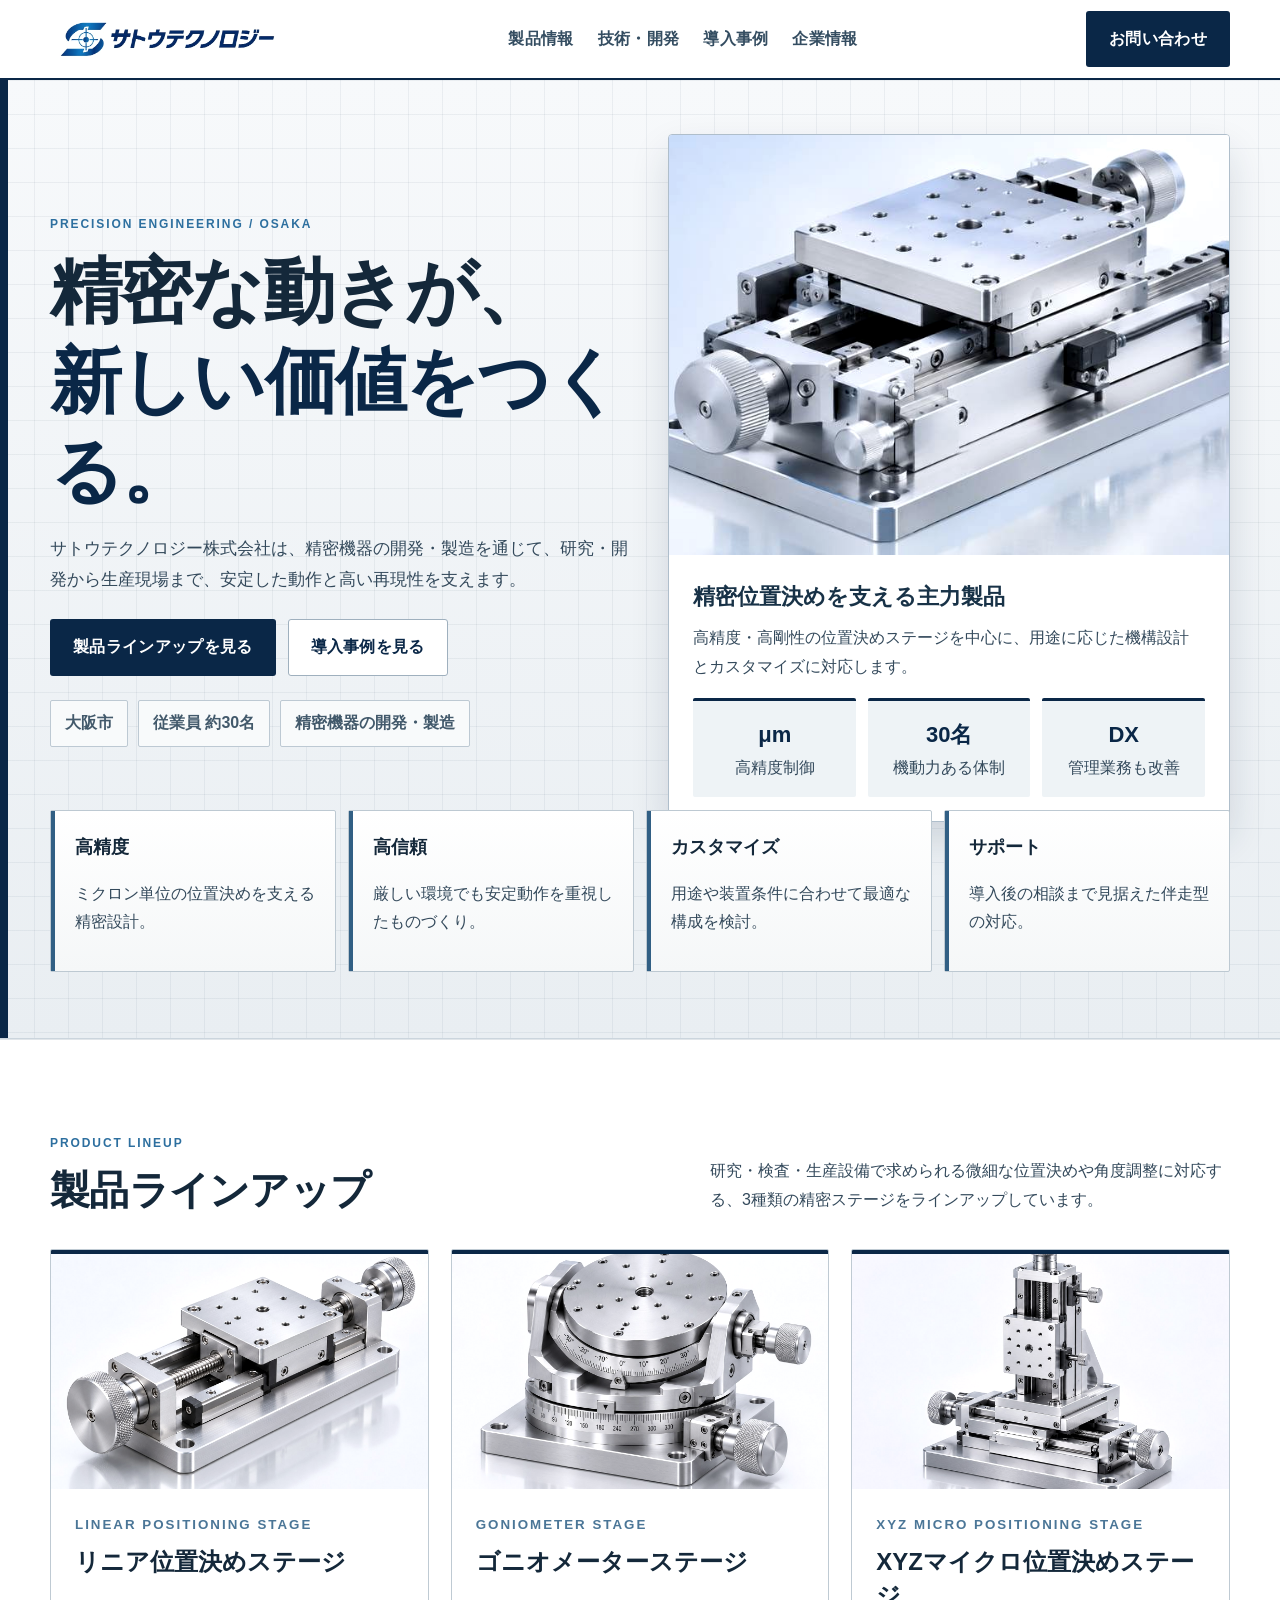
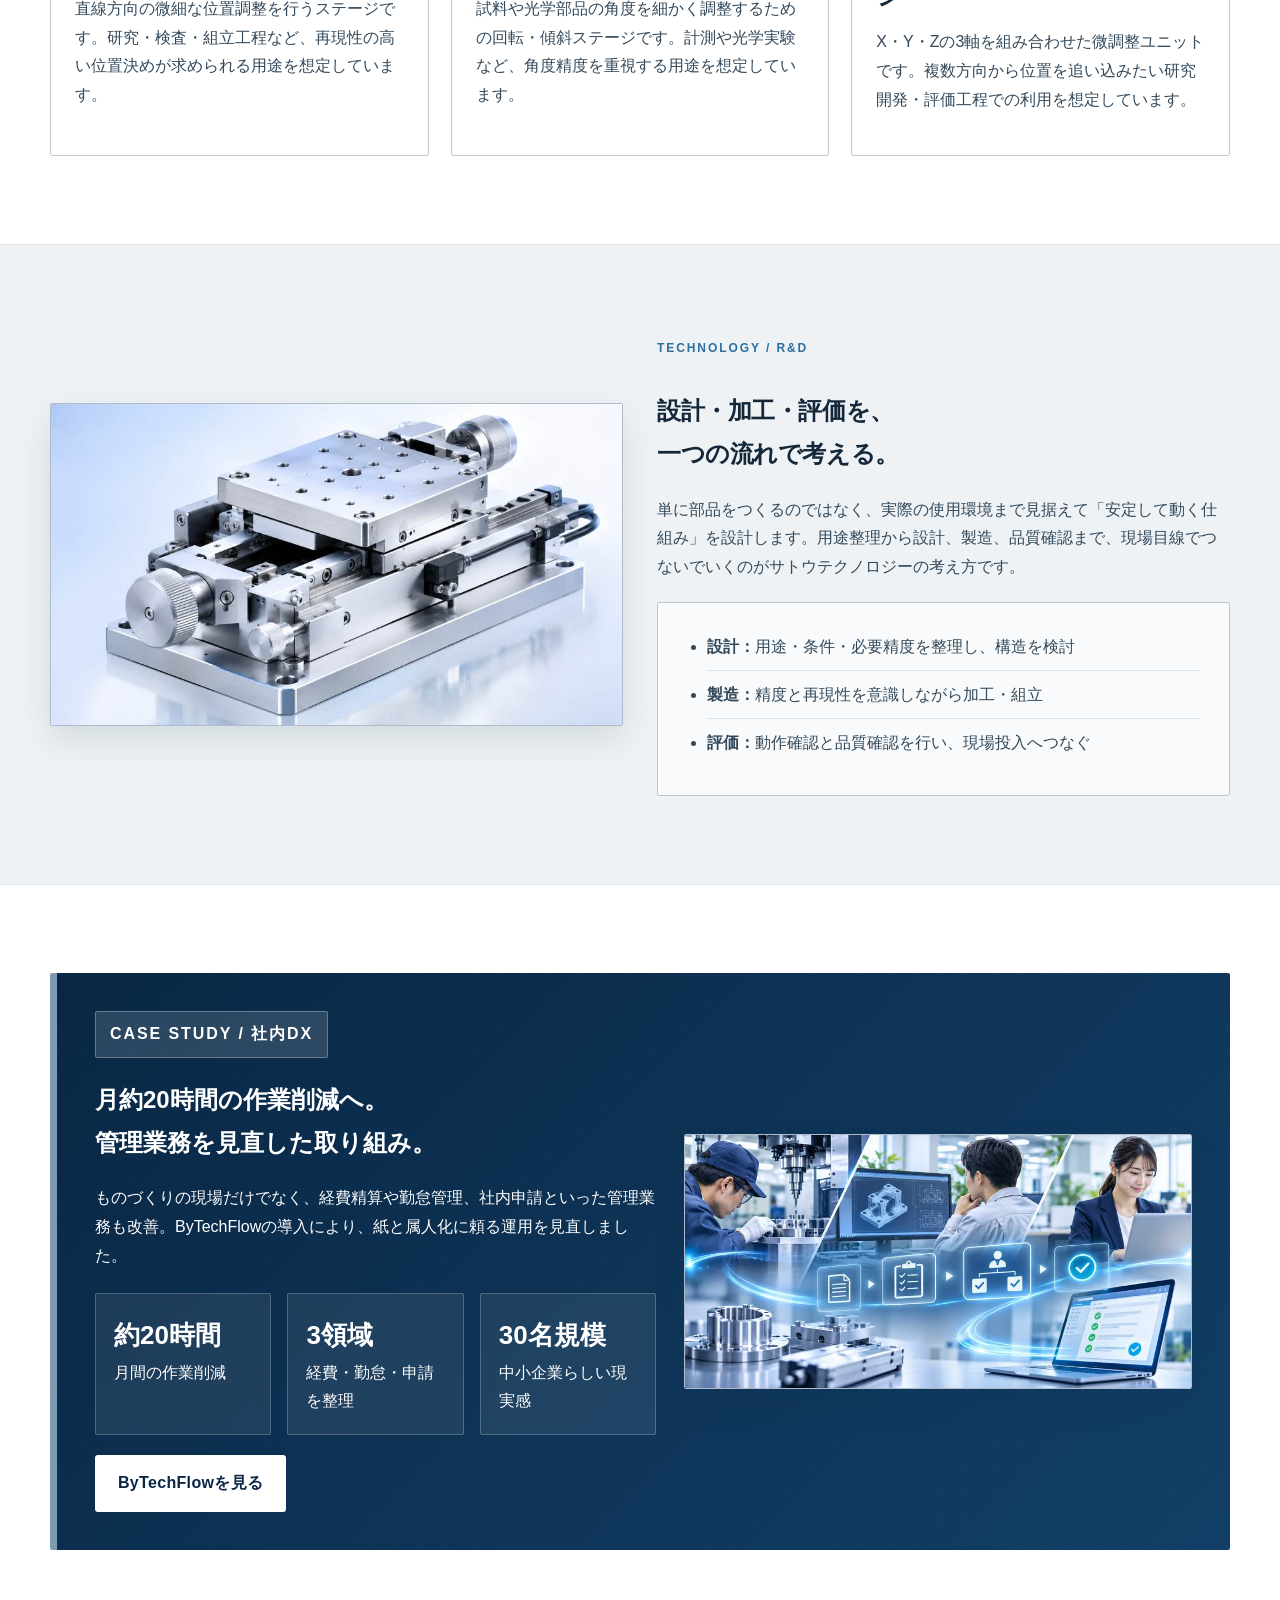
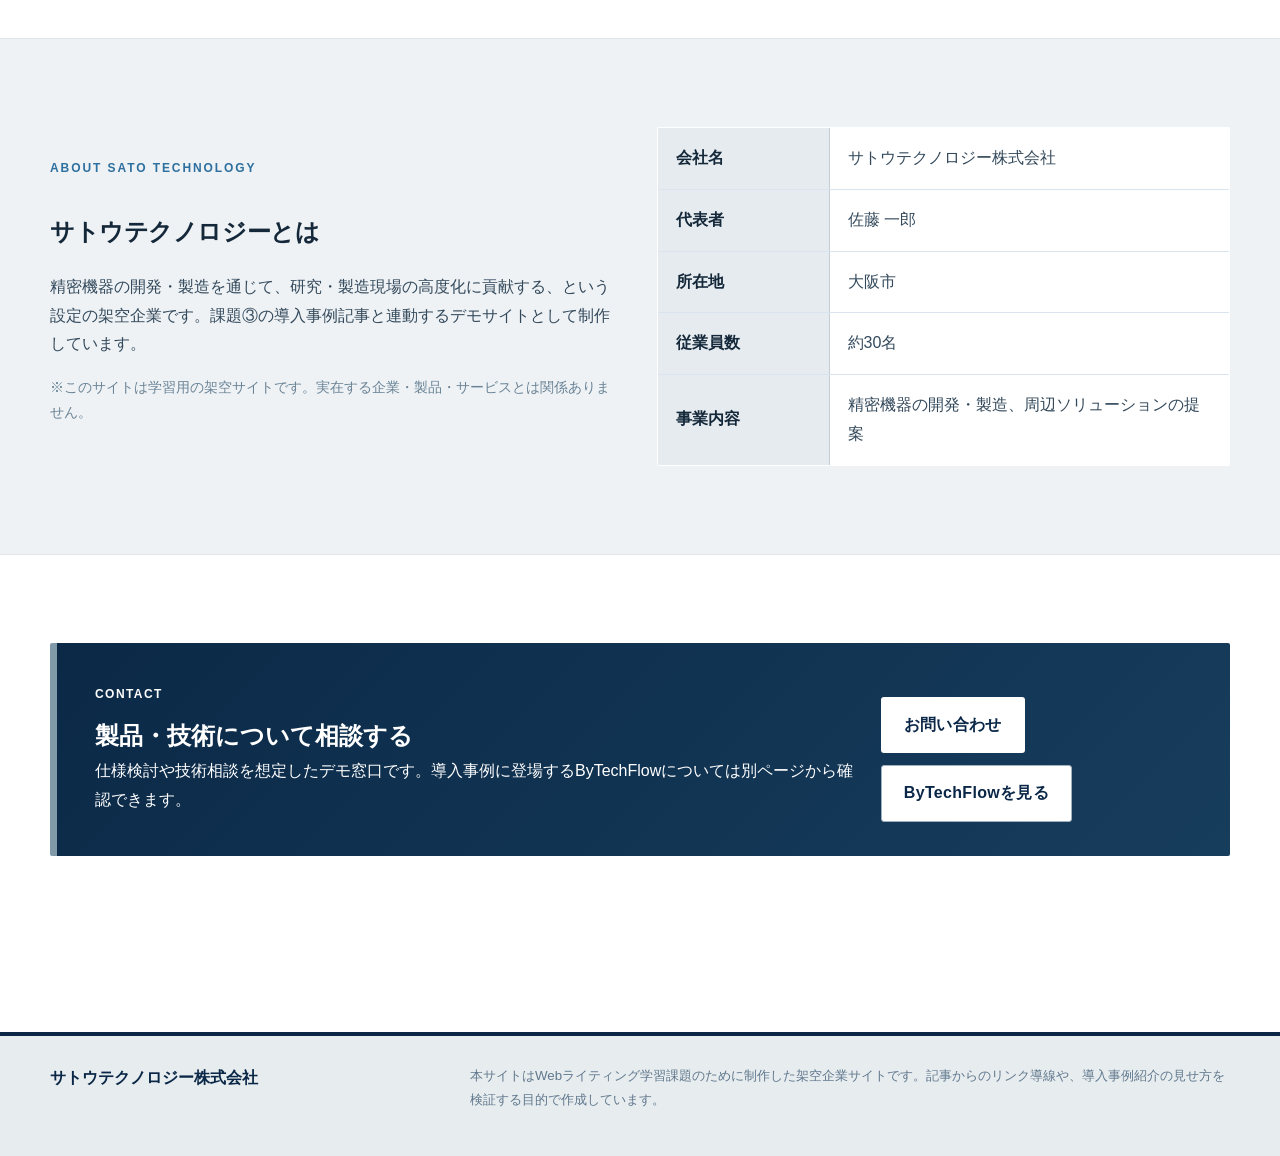
==== commit 982e8332: "Diversify Sato Technology product lineup imagery" ====
--- a/sato-technology-demo/index.html
+++ b/sato-technology-demo/index.html
@@ -8,7 +8,7 @@
   <title>サトウテクノロジー株式会社｜精密技術で、ものづくりの可能性をひろげる</title>
   <link rel="stylesheet" href="styles.css">
 </head>
-<body>
+<body class="sato-page">
   <header class="site-header">
     <div class="container header-inner">
       <a class="brand" href="index.html"><img src="assets/logo.jpg" alt="サトウテクノロジー株式会社 ロゴ"></a>
@@ -67,31 +67,31 @@
             <span>PRODUCT LINEUP</span>
             <h2>製品ラインアップ</h2>
           </div>
-          <p>架空企業サイトとして、精密機器メーカーらしい製品カテゴリを整理しています。画像を用いて、従来版より視認性を高めています。</p>
+          <p>研究・検査・生産設備で求められる微細な位置決めや角度調整に対応する、3種類の精密ステージをラインアップしています。</p>
         </div>
         <div class="grid-3">
           <article class="card">
-            <img src="assets/product-stage.jpg" alt="位置決めステージの製品イメージ">
+            <img src="assets/sato-linear-stage.jpg" alt="サトウテクノロジーの精密リニア位置決めステージ">
             <div class="card-body">
-              <small>POSITIONING STAGE</small>
-              <h3>位置決めステージ</h3>
-              <p>微細な位置制御が必要な研究・検査・生産設備向けに、高剛性と操作性を両立したユニットを提供します。</p>
+              <small>LINEAR POSITIONING STAGE</small>
+              <h3>リニア位置決めステージ</h3>
+              <p>直線方向の微細な位置調整を行うステージです。研究・検査・組立工程など、再現性の高い位置決めが求められる用途を想定しています。</p>
             </div>
           </article>
           <article class="card">
-            <img src="assets/product-stage.jpg" alt="開発設備のイメージ">
+            <img src="assets/sato-goniometer-stage.jpg" alt="サトウテクノロジーの精密ゴニオメーターステージ">
             <div class="card-body">
-              <small>MEASUREMENT / INSPECTION</small>
-              <h3>光学・計測機器</h3>
-              <p>観察・測定・位置合わせの工程を支える機器群。安定した精度を求める現場を幅広く支援します。</p>
+              <small>GONIOMETER STAGE</small>
+              <h3>ゴニオメーターステージ</h3>
+              <p>試料や光学部品の角度を細かく調整するための回転・傾斜ステージです。計測や光学実験など、角度精度を重視する用途を想定しています。</p>
             </div>
           </article>
           <article class="card">
-            <img src="assets/dx-case.jpg" alt="製造と管理業務の連携イメージ">
+            <img src="assets/sato-xyz-stage.jpg" alt="サトウテクノロジーのXYZマイクロ位置決めステージ">
             <div class="card-body">
-              <small>ENGINEERING SUPPORT</small>
-              <h3>設計・業務支援</h3>
-              <p>設計・製造の流れだけでなく、社内の情報共有や管理業務の見直しまで視野に入れた支援を行います。</p>
+              <small>XYZ MICRO POSITIONING STAGE</small>
+              <h3>XYZマイクロ位置決めステージ</h3>
+              <p>X・Y・Zの3軸を組み合わせた微調整ユニットです。複数方向から位置を追い込みたい研究開発・評価工程での利用を想定しています。</p>
             </div>
           </article>
         </div>
@@ -131,7 +131,7 @@
               <div class="stat-box"><b>30名規模</b><span>中小企業らしい現実感</span></div>
             </div>
             <div class="link-row">
-              <a class="btn white" href="bytechflow.html">ByTechFlowを見る</a>
+              <a class="btn white" href="bytechflow-service.html">ByTechFlowを見る</a>
             </div>
           </div>
           <div>
@@ -170,7 +170,7 @@
         </div>
         <div class="link-row">
           <a class="btn white" href="mailto:contact@sato-technology.example">お問い合わせ</a>
-          <a class="btn secondary" href="bytechflow.html">ByTechFlowを見る</a>
+          <a class="btn secondary" href="bytechflow-service.html">ByTechFlowを見る</a>
         </div>
       </div>
     </section>
--- a/sato-technology-demo/styles.css
+++ b/sato-technology-demo/styles.css
@@ -111,3 +111,523 @@
   .hero-card .mini-grid,.stat-grid{grid-template-columns:1fr}
   .contact-box{padding:28px}
 }
+
+
+/* ===== ByTechFlow: independent SaaS brand ===== */
+.btf-page{
+  --btf-indigo:#5146e5;
+  --btf-indigo-dark:#3328b8;
+  --btf-cyan:#16b8d4;
+  --btf-mint:#eafcfb;
+  --btf-ink:#20243a;
+  --btf-muted:#677085;
+  --btf-line:#e3e6f1;
+  background:#fff;
+  color:var(--btf-ink);
+}
+.btf-header{position:sticky;top:0;z-index:40;background:rgba(255,255,255,.94);backdrop-filter:blur(14px);border-bottom:1px solid var(--btf-line)}
+.btf-brand{display:flex;align-items:center;gap:11px;font-size:22px;font-weight:900;letter-spacing:-.02em;color:var(--btf-ink)}
+.btf-logo-mark{display:grid;place-items:center;width:39px;height:39px;border-radius:12px;color:#fff;background:linear-gradient(135deg,var(--btf-indigo),var(--btf-cyan));box-shadow:0 8px 22px rgba(81,70,229,.25)}
+.btf-wordmark{white-space:nowrap}
+.btf-nav{display:flex;gap:24px;margin-left:auto;font-size:14px;font-weight:800;color:#596178}
+.btf-nav a:hover{color:var(--btf-indigo)}
+.btf-btn{display:inline-flex;align-items:center;justify-content:center;padding:13px 22px;border-radius:12px;font-weight:900;border:1px solid transparent;transition:.2s}
+.btf-btn:hover{transform:translateY(-1px)}
+.btf-btn-primary{color:#fff;background:linear-gradient(135deg,var(--btf-indigo),#675cf0);box-shadow:0 12px 28px rgba(81,70,229,.24)}
+.btf-btn-ghost{background:#fff;border-color:#d8d8ec;color:var(--btf-indigo)}
+.btf-btn-light{background:#fff;color:var(--btf-indigo-dark)}
+.btf-text-link{color:#fff;font-weight:800}
+.btf-hero{padding:70px 0 82px;background:
+  radial-gradient(circle at 78% 18%,rgba(22,184,212,.15),transparent 30%),
+  radial-gradient(circle at 18% 15%,rgba(81,70,229,.12),transparent 34%),
+  linear-gradient(180deg,#fbfbff,#f5f7ff)}
+.btf-page .hero-copy h1{color:var(--btf-ink)}
+.btf-page .hero-copy h1 em{color:var(--btf-indigo)}
+.btf-page .hero-copy p{color:var(--btf-muted)}
+.btf-eyebrow{display:inline-block;padding:7px 11px;border-radius:999px;background:#eceaff;color:var(--btf-indigo);font-size:11px;font-weight:900;letter-spacing:.12em;margin-bottom:16px}
+.btf-chips{display:flex;flex-wrap:wrap;gap:9px;margin-top:22px}
+.btf-chips span{padding:7px 12px;border:1px solid #dddff1;border-radius:999px;background:#fff;color:#596178;font-size:12px;font-weight:800}
+.btf-dashboard{background:#fff;border:1px solid #e3e5ef;border-radius:24px;box-shadow:0 26px 70px rgba(43,41,99,.16);overflow:hidden}
+.btf-dashboard-top{height:58px;display:flex;align-items:center;justify-content:space-between;padding:0 20px;background:#fff;border-bottom:1px solid #ececf4}
+.btf-mini-brand{font-weight:900;color:var(--btf-ink)}
+.btf-mini-brand span{display:inline-grid;place-items:center;width:26px;height:26px;border-radius:8px;margin-right:7px;color:#fff;background:linear-gradient(135deg,var(--btf-indigo),var(--btf-cyan))}
+.btf-user{font-size:12px;color:#788095}
+.btf-dashboard-body{display:grid;grid-template-columns:112px 1fr;min-height:390px}
+.btf-dashboard-body aside{display:flex;flex-direction:column;gap:7px;padding:20px 12px;background:#fafaff;border-right:1px solid #ececf4;color:#737b90;font-size:11px}
+.btf-dashboard-body aside span,.btf-dashboard-body aside strong{padding:8px 10px;border-radius:8px}
+.btf-dashboard-body aside strong{background:#eceaff;color:var(--btf-indigo)}
+.btf-mainpanel{padding:20px}
+.btf-greeting{display:flex;justify-content:space-between;align-items:center;gap:12px}
+.btf-greeting small{color:#9197a8}
+.btf-greeting h3{margin:2px 0 0;font-size:18px}
+.btf-greeting button{border:0;border-radius:9px;background:var(--btf-indigo);color:#fff;padding:10px 13px;font-weight:800}
+.btf-kpi-grid{display:grid;grid-template-columns:repeat(3,1fr);gap:10px;margin:18px 0}
+.btf-kpi-grid>div{padding:14px;border:1px solid #e6e7f1;border-radius:12px;background:#fff}
+.btf-kpi-grid span{display:block;color:#777f93;font-size:10px}
+.btf-kpi-grid b{font-size:25px;color:var(--btf-indigo)}
+.btf-kpi-grid small{font-size:10px;color:#777f93;margin-left:3px}
+.btf-dashboard-grid{display:grid;grid-template-columns:1.25fr .75fr;gap:10px}
+.btf-box{border:1px solid #e6e7f1;border-radius:12px;padding:14px;background:#fff}
+.btf-box h4{margin:0 0 12px;font-size:13px}
+.progress-row{display:grid;grid-template-columns:62px 1fr 34px;align-items:center;gap:7px;font-size:9px;margin:9px 0}
+.progress-row i{height:7px;border-radius:999px;background:linear-gradient(90deg,var(--btf-indigo) var(--w),#eceef5 var(--w))}
+.progress-row b{text-align:right}
+.btf-box p{margin:8px 0;font-size:10px;color:#697187}
+.btf-box time{display:inline-block;width:36px;color:var(--btf-indigo);font-weight:900}
+.btf-section{padding:88px 0}
+.btf-soft{background:#f8f9ff}
+.btf-section-head{display:flex;justify-content:space-between;align-items:end;gap:30px;margin-bottom:32px}
+.btf-section-head span{font-size:11px;letter-spacing:.13em;color:var(--btf-indigo);font-weight:900}
+.btf-section-head h2{margin:4px 0 0;font-size:clamp(28px,4vw,40px);line-height:1.3;color:var(--btf-ink)}
+.btf-section-head p{max-width:520px;margin:0;color:var(--btf-muted)}
+.btf-feature-grid{display:grid;grid-template-columns:repeat(3,1fr);gap:18px}
+.btf-feature-grid article{border:1px solid var(--btf-line);border-radius:20px;padding:24px;background:#fff;box-shadow:0 9px 26px rgba(45,45,100,.05)}
+.btf-feature-grid h3{margin:14px 0 7px;color:var(--btf-ink)}
+.btf-feature-grid p{margin:0;color:var(--btf-muted)}
+.btf-icon{display:grid;place-items:center;width:43px;height:43px;border-radius:12px;background:linear-gradient(135deg,#eeecff,#e8fbff);color:var(--btf-indigo);font-size:12px;font-weight:900}
+.btf-mobile-scene{background:linear-gradient(180deg,#ffffff,#f7fbff)}
+.btf-mobile-grid{display:grid;grid-template-columns:1.08fr .92fr;gap:28px;align-items:center}
+.btf-mobile-photo-wrap{border-radius:24px;overflow:hidden;box-shadow:0 22px 60px rgba(43,41,99,.14);border:1px solid #e6ebf5;background:#fff}
+.btf-mobile-photo{width:100%;display:block;aspect-ratio:16/9;object-fit:cover}
+.btf-mobile-copy span{font-size:11px;letter-spacing:.13em;color:var(--btf-indigo);font-weight:900}
+.btf-mobile-copy h2{margin:8px 0 14px;font-size:clamp(28px,4vw,38px);line-height:1.3;color:var(--btf-ink)}
+.btf-mobile-copy p{margin:0 0 16px;color:var(--btf-muted)}
+.btf-mobile-copy ul{margin:0;padding-left:1.2em;color:var(--btf-muted)}
+.btf-mobile-copy li+li{margin-top:8px}
+.btf-function-grid{display:grid;grid-template-columns:repeat(3,1fr);gap:14px}
+.btf-function-grid>div{padding:22px;border-radius:18px;background:#fff;border:1px solid var(--btf-line)}
+.btf-function-grid b{display:block;margin-bottom:5px;color:var(--btf-ink);font-size:17px}
+.btf-function-grid span{color:var(--btf-muted);font-size:13px}
+.btf-flow{display:grid;grid-template-columns:repeat(3,1fr);gap:18px}
+.btf-flow>div{position:relative;padding:24px;border:1px solid var(--btf-line);border-radius:20px;background:#fff}
+.btf-flow>div>span{display:inline-grid;place-items:center;width:42px;height:42px;border-radius:50%;background:#eceaff;color:var(--btf-indigo);font-weight:900}
+.btf-flow h3{margin:13px 0 7px;color:var(--btf-ink)}
+.btf-flow p{margin:0;color:var(--btf-muted)}
+.btf-case{padding:88px 0;background:linear-gradient(135deg,#3328b8,#5146e5 55%,#168fb1);color:#fff}
+.btf-case-grid{display:grid;grid-template-columns:1.05fr .95fr;gap:34px;align-items:center}
+.btf-case-grid h2{font-size:clamp(30px,4vw,44px);line-height:1.3;margin:9px 0 14px;color:#fff}
+.btf-case-grid p{color:#e9e7ff}
+.btf-case-grid img{width:100%;border-radius:22px;box-shadow:0 20px 48px rgba(26,20,92,.28)}
+.btf-case-label{font-size:11px;font-weight:900;letter-spacing:.13em;color:#b9f4ff}
+.btf-case-stats{display:grid;grid-template-columns:repeat(3,1fr);gap:10px;margin:22px 0}
+.btf-case-stats div{padding:14px;border:1px solid rgba(255,255,255,.24);border-radius:14px;background:rgba(255,255,255,.09)}
+.btf-case-stats b{display:block;font-size:22px}
+.btf-case-stats span{font-size:10px;color:#e4e3ff}
+.btf-cta{padding:0 0 72px}
+.btf-cta-inner{display:flex;justify-content:space-between;align-items:center;gap:24px;padding:34px 38px;border-radius:25px;background:linear-gradient(135deg,#272147,#4137b8);color:#fff}
+.btf-cta-inner span{font-size:11px;font-weight:900;letter-spacing:.13em;color:#aeefff}
+.btf-cta-inner h2{margin:6px 0;color:#fff}
+.btf-cta-inner p{margin:0;color:#e8e7f4}
+.btf-footer{padding:30px 0;background:#1e1b35;color:#fff}
+.btf-footer .container{display:flex;justify-content:space-between;gap:25px}
+.btf-footer small{max-width:760px;color:#c6c3d9}
+@media(max-width:980px){
+  .btf-nav{display:none}
+  .btf-feature-grid,.btf-function-grid,.btf-flow,.btf-case-grid,.btf-section-head,.btf-mobile-grid{grid-template-columns:1fr}
+  .btf-section-head{display:block}
+  .btf-section-head p{margin-top:12px}
+  .btf-dashboard-grid{grid-template-columns:1fr}
+  .btf-cta-inner,.btf-footer .container{flex-direction:column;align-items:flex-start}
+}
+@media(max-width:640px){
+  .btf-header .btf-btn{display:none}
+  .btf-dashboard-body{grid-template-columns:76px 1fr}
+  .btf-dashboard-body aside{padding:12px 5px}
+  .btf-mainpanel{padding:12px}
+  .btf-kpi-grid{grid-template-columns:1fr}
+  .btf-greeting{align-items:flex-start}
+  .btf-greeting button{display:none}
+  .btf-case-stats{grid-template-columns:1fr}
+}
+
+
+/* ===== ByTechFlow v2: stronger purple + mint brand separation ===== */
+.btf-page{
+  --btf-indigo:#6f3cf4;
+  --btf-indigo-dark:#43206f;
+  --btf-cyan:#39d5ae;
+  --btf-mint:#39d5ae;
+  --btf-mint-soft:#e9fbf5;
+  --btf-lavender:#f5f0ff;
+  --btf-lavender-2:#eee7ff;
+  --btf-ink:#2d2438;
+  --btf-muted:#70667d;
+  --btf-line:#e8e0f2;
+  background:#fff;
+  color:var(--btf-ink);
+}
+.btf-header{
+  background:rgba(255,255,255,.96);
+  border-bottom:1px solid #eee5f8;
+}
+.btf-logo-mark{
+  background:linear-gradient(135deg,#6f3cf4 0%,#8c5df8 58%,#39d5ae 100%);
+  box-shadow:0 9px 24px rgba(111,60,244,.24);
+}
+.btf-nav{color:#675c72}
+.btf-nav a:hover{color:#6f3cf4}
+.btf-btn-primary{
+  color:#fff;
+  background:linear-gradient(135deg,#6f3cf4,#8b5cf6);
+  box-shadow:0 13px 30px rgba(111,60,244,.25);
+}
+.btf-btn-ghost{
+  background:#fff;
+  border-color:#d9c9f6;
+  color:#6f3cf4;
+}
+.btf-btn-light{background:#fff;color:#43206f}
+.btf-hero{
+  background:
+    radial-gradient(circle at 83% 13%,rgba(57,213,174,.22),transparent 28%),
+    radial-gradient(circle at 12% 16%,rgba(143,92,246,.18),transparent 32%),
+    linear-gradient(180deg,#fdfbff 0%,#f5f0ff 60%,#f0fbf7 100%);
+}
+.btf-page .hero-copy h1{color:#2d2438}
+.btf-page .hero-copy h1 em{color:#6f3cf4}
+.btf-eyebrow{
+  background:#eee7ff;
+  color:#6f3cf4;
+}
+.btf-chips span{
+  border-color:#dfd2f4;
+  background:#fff;
+  color:#62576f;
+}
+.btf-chips span:nth-child(2){
+  border-color:#bfeee0;
+  background:#f0fcf8;
+  color:#277d65;
+}
+.btf-dashboard{
+  border-color:#e7ddf3;
+  box-shadow:0 28px 72px rgba(70,34,115,.16);
+}
+.btf-dashboard-top{
+  background:linear-gradient(90deg,#fff,#fbf8ff);
+  border-bottom-color:#eee5f5;
+}
+.btf-mini-brand span{
+  background:linear-gradient(135deg,#6f3cf4,#39d5ae);
+}
+.btf-dashboard-body aside{
+  background:#faf7ff;
+  border-right-color:#ece3f5;
+  color:#74687e;
+}
+.btf-dashboard-body aside strong{
+  background:#ece4ff;
+  color:#6f3cf4;
+}
+.btf-greeting button{background:#6f3cf4}
+.btf-kpi-grid>div{
+  border-color:#e9e1f2;
+  background:linear-gradient(180deg,#fff,#fdfbff);
+}
+.btf-kpi-grid>div:nth-child(2){
+  background:linear-gradient(180deg,#fff,#f2fcf9);
+  border-color:#d5f2e9;
+}
+.btf-kpi-grid b{color:#6f3cf4}
+.btf-kpi-grid>div:nth-child(2) b{color:#26856b}
+.btf-box{
+  border-color:#e8e0f1;
+  background:#fff;
+}
+.progress-row i{
+  background:linear-gradient(90deg,#6f3cf4 0%,#8b5cf6 calc(var(--w) * .65),#39d5ae var(--w),#eee9f2 var(--w));
+}
+.btf-soft{
+  background:linear-gradient(180deg,#f9f6ff,#f5f0ff);
+}
+.btf-section-head span{color:#6f3cf4}
+.btf-feature-grid article{
+  border-color:#e7def2;
+  box-shadow:0 10px 28px rgba(77,40,122,.06);
+}
+.btf-feature-grid article:nth-child(2){
+  background:linear-gradient(180deg,#fff,#f3fcf8);
+  border-color:#d9f1e9;
+}
+.btf-icon{
+  background:linear-gradient(135deg,#eee7ff,#e5faf3);
+  color:#6f3cf4;
+}
+.btf-feature-grid article:nth-child(2) .btf-icon{
+  background:#dff8ef;
+  color:#24866a;
+}
+.btf-mobile-scene{
+  background:
+    linear-gradient(90deg,rgba(245,240,255,.96),rgba(233,251,245,.92));
+}
+.btf-mobile-photo-wrap{
+  border-color:#dfd1f4;
+  box-shadow:0 24px 60px rgba(74,38,116,.16);
+}
+.btf-mobile-copy span{color:#6f3cf4}
+.btf-mobile-copy h2{color:#2d2438}
+.btf-function-grid>div{
+  border-color:#e7def2;
+  background:#fff;
+  box-shadow:inset 0 3px 0 #8b5cf6;
+}
+.btf-function-grid>div:nth-child(2),
+.btf-function-grid>div:nth-child(5){
+  box-shadow:inset 0 3px 0 #39d5ae;
+  background:#fcfffe;
+}
+.btf-flow>div{
+  border-color:#e7def2;
+  background:linear-gradient(180deg,#fff,#fdfbff);
+}
+.btf-flow>div:nth-child(2){
+  background:linear-gradient(180deg,#fff,#f2fcf9);
+  border-color:#d5f0e8;
+}
+.btf-flow>div>span{
+  background:#ece4ff;
+  color:#6f3cf4;
+}
+.btf-flow>div:nth-child(2)>span{
+  background:#ddf8ef;
+  color:#24866a;
+}
+.btf-case{
+  background:
+    radial-gradient(circle at 87% 12%,rgba(57,213,174,.26),transparent 24%),
+    linear-gradient(135deg,#321952 0%,#5b2db5 55%,#6f3cf4 100%);
+}
+.btf-case-label{color:#91f0d4}
+.btf-case-stats div{
+  border-color:rgba(255,255,255,.25);
+  background:rgba(255,255,255,.09);
+}
+.btf-case-stats div:nth-child(2){
+  background:rgba(57,213,174,.14);
+  border-color:rgba(126,239,208,.35);
+}
+.btf-cta-inner{
+  background:
+    radial-gradient(circle at 86% 12%,rgba(57,213,174,.18),transparent 25%),
+    linear-gradient(135deg,#271536,#4c267f 65%,#6f3cf4);
+}
+.btf-cta-inner span{color:#91f0d4}
+.btf-footer{background:#21152e}
+.faq-item{
+  border-color:#e8def2;
+}
+.faq-item:nth-child(2){
+  background:#f5fcf9;
+  border-color:#d9f1e8;
+}
+
+
+/* ===== Sato Technology v2: industrial precision brand ===== */
+.sato-page{
+  --sato-navy:#0a2747;
+  --sato-navy-2:#123b63;
+  --sato-steel:#6b7d8f;
+  --sato-steel-light:#dbe2e8;
+  --sato-panel:#eef2f5;
+  --sato-ink:#14283a;
+  --sato-line:#c9d3dc;
+  --sato-accent:#2d6f9f;
+  background:#fff;
+  color:#33495b;
+}
+.sato-page .site-header{
+  background:rgba(255,255,255,.97);
+  border-bottom:2px solid var(--sato-navy);
+  backdrop-filter:none;
+}
+.sato-page .header-inner{min-height:78px}
+.sato-page .brand img{
+  width:230px;
+  filter:saturate(.82) contrast(1.04);
+}
+.sato-page .nav{
+  color:#344d61;
+  letter-spacing:.02em;
+}
+.sato-page .nav a:after{
+  height:3px;
+  background:var(--sato-navy);
+}
+.sato-page .btn{
+  border-radius:3px;
+  padding:13px 22px;
+  letter-spacing:.02em;
+}
+.sato-page .btn.primary{
+  background:var(--sato-navy);
+  box-shadow:none;
+}
+.sato-page .btn.secondary{
+  border-color:#9fb0be;
+  color:var(--sato-navy);
+}
+.sato-page .btn.white{
+  color:var(--sato-navy);
+}
+.sato-page .hero{
+  position:relative;
+  overflow:hidden;
+  background:
+    linear-gradient(rgba(10,39,71,.055) 1px,transparent 1px),
+    linear-gradient(90deg,rgba(10,39,71,.055) 1px,transparent 1px),
+    linear-gradient(180deg,#f7f9fb 0%,#e9eef2 100%);
+  background-size:34px 34px,34px 34px,auto;
+  border-bottom:1px solid #cbd5dd;
+}
+.sato-page .hero:before{
+  content:"";
+  position:absolute;
+  left:0;top:0;bottom:0;
+  width:8px;
+  background:var(--sato-navy);
+}
+.sato-page .eyebrow,
+.sato-page .section-head span{
+  color:var(--sato-accent);
+  letter-spacing:.16em;
+}
+.sato-page .hero-copy h1{
+  color:var(--sato-ink);
+  letter-spacing:-.025em;
+}
+.sato-page .hero-copy h1 em{
+  color:var(--sato-navy);
+}
+.sato-page .meta-row span{
+  border-radius:2px;
+  background:#f8fafb;
+  border-color:#bdc9d3;
+  color:#42596b;
+}
+.sato-page .hero-card{
+  border-radius:4px;
+  border:1px solid #afbecb;
+  box-shadow:0 18px 38px rgba(18,46,72,.14);
+  background:#fff;
+}
+.sato-page .hero-card img{
+  filter:saturate(.84) contrast(1.04);
+}
+.sato-page .mini-stat{
+  border-radius:2px;
+  background:#eef3f6;
+  border-top:3px solid var(--sato-navy);
+}
+.sato-page .mini-stat b{color:var(--sato-navy)}
+.sato-page .feature-strip{
+  gap:12px;
+}
+.sato-page .feature-strip .item{
+  position:relative;
+  border-radius:2px;
+  border:1px solid #bdc9d2;
+  box-shadow:none;
+  background:linear-gradient(180deg,#fff,#f5f7f8);
+  padding:20px 20px 18px 24px;
+}
+.sato-page .feature-strip .item:before{
+  content:"";
+  position:absolute;
+  left:0;top:0;bottom:0;
+  width:4px;
+  background:#315f84;
+}
+.sato-page .feature-strip h3{
+  color:var(--sato-ink);
+  font-size:18px;
+}
+.sato-page .section{
+  border-top:1px solid #e1e6ea;
+}
+.sato-page .section.soft{
+  background:#eef2f5;
+}
+.sato-page .section-head h2,
+.sato-page .split h2{
+  color:var(--sato-ink);
+  letter-spacing:-.018em;
+}
+.sato-page .card{
+  border-radius:2px;
+  border:1px solid #bfcad3;
+  box-shadow:none;
+  background:#fff;
+}
+.sato-page .card:before{
+  content:"";
+  display:block;
+  height:4px;
+  background:var(--sato-navy);
+}
+.sato-page .card img{
+  filter:saturate(.8) contrast(1.05);
+}
+.sato-page .card small{
+  color:#4b7697;
+  letter-spacing:.15em;
+}
+.sato-page .card h3{color:var(--sato-ink)}
+.sato-page .glass-card{
+  border-radius:2px;
+  border:1px solid #aebdc9;
+  box-shadow:0 14px 32px rgba(18,46,72,.12);
+}
+.sato-page .panel{
+  border-radius:2px;
+  border:1px solid #b9c6d0;
+  box-shadow:none;
+  background:#f8fafb;
+}
+.sato-page .panel li{
+  padding-bottom:8px;
+  border-bottom:1px solid #d7e0e7;
+}
+.sato-page .panel li:last-child{border-bottom:0}
+.sato-page .case-wrap{
+  border-radius:2px;
+  background:
+    linear-gradient(110deg,rgba(255,255,255,.055) 1px,transparent 1px),
+    linear-gradient(135deg,#092744,#123f67);
+  background-size:26px 26px,auto;
+  box-shadow:none;
+  border-left:7px solid #7e9bb2;
+}
+.sato-page .badge{
+  border-radius:2px;
+  letter-spacing:.12em;
+  border:1px solid rgba(255,255,255,.28);
+}
+.sato-page .stat-box{
+  border-radius:2px;
+  background:rgba(255,255,255,.08);
+}
+.sato-page .info-table{
+  border-radius:2px;
+  box-shadow:none;
+  border-color:#b9c5cf;
+}
+.sato-page .info-table th{
+  background:#e5ebef;
+  color:var(--sato-ink);
+  border-right:1px solid #c2cdd5;
+}
+.sato-page .contact-box{
+  border-radius:2px;
+  box-shadow:none;
+  background:linear-gradient(135deg,#0b2947,#173d5d);
+  border-left:7px solid #819aaa;
+}
+.sato-page .footer{
+  background:#e7ecef;
+  border-top:4px solid var(--sato-navy);
+}
+.sato-page .footer strong{color:var(--sato-navy)}
+@media(max-width:980px){
+  .sato-page .feature-strip .item{min-height:auto}
+}
